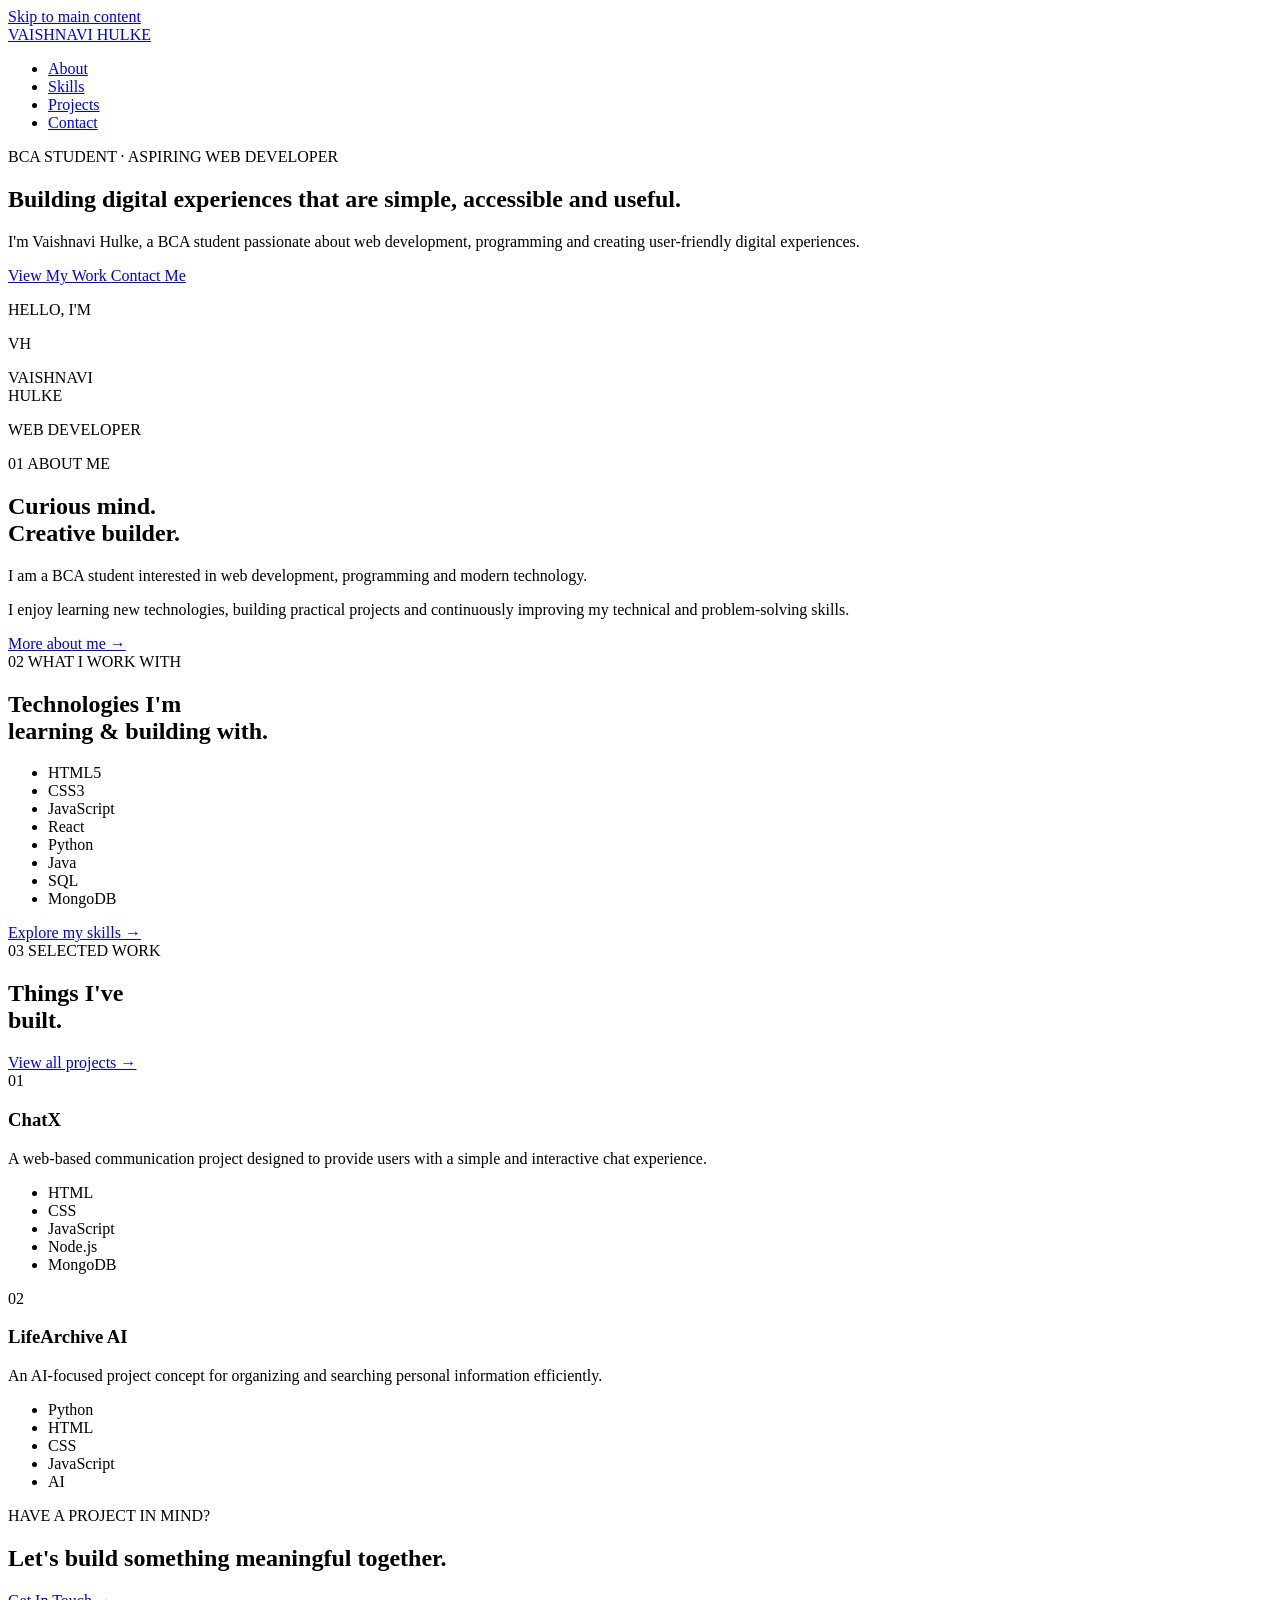
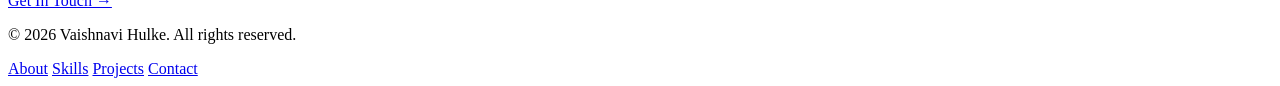
==== index.html @ 5ccb2af0 "Add files via upload" ====
<!DOCTYPE html>
<html lang="en">

<head>
    <!-- Character encoding -->
    <meta charset="UTF-8">

    <!-- Responsive viewport -->
    <meta name="viewport" content="width=device-width, initial-scale=1.0">

    <!-- SEO description -->
    <meta name="description"
        content="Vaishnavi Hulke is a BCA student and aspiring web developer passionate about creating accessible and user-friendly digital experiences.">

    <!-- Author -->
    <meta name="author" content="Vaishnavi Hulke">

    <!-- Search engine instruction -->
    <meta name="robots" content="index, follow">

    <!-- Page title -->
    <title>Vaishnavi Hulke | Web Developer Portfolio</title>

    <!-- CSS -->
    <link rel="stylesheet" href="css/style.css">
</head>

<body>

    <!-- Skip link for keyboard and screen-reader users -->
    <a href="#main-content" class="skip-link">
        Skip to main content
    </a>

    <!-- =========================
         HEADER
    ========================== -->
    <header class="site-header">

        <!-- Main navigation -->
        <nav class="main-navigation" aria-label="Main navigation">

            <!-- Logo / Name -->
            <a href="index.html" class="logo">
                VAISHNAVI HULKE
            </a>

            <!-- Navigation links -->
            <ul class="nav-list">

                <li>
                    <a href="index.html" aria-current="page">
                        About
                    </a>
                </li>

                <li>
                    <a href="skills.html">
                        Skills
                    </a>
                </li>

                <li>
                    <a href="projects.html">
                        Projects
                    </a>
                </li>

                <li>
                    <a href="contact.html">
                        Contact
                    </a>
                </li>

            </ul>

        </nav>

    </header>


    <!-- =========================
         MAIN CONTENT
    ========================== -->
    <main id="main-content">

        <!-- HERO SECTION -->
        <section class="hero-section" aria-labelledby="hero-title">

            <div class="hero-content">

                <p class="eyebrow">
                    BCA STUDENT · ASPIRING WEB DEVELOPER
                </p>

                <h1 id="hero-title">
                    Building digital experiences
                    that are simple, accessible
                    and useful.
                </h1>

                <p class="hero-description">
                    I'm Vaishnavi Hulke, a BCA student passionate
                    about web development, programming and creating
                    user-friendly digital experiences.
                </p>

                <div class="hero-actions">

                    <a href="projects.html" class="button primary-button">
                        View My Work
                    </a>

                    <a href="contact.html" class="button secondary-button">
                        Contact Me
                    </a>

                </div>

            </div>


            <!-- Decorative introduction card -->
            <aside class="hero-card" aria-label="Introduction">

                <p class="hero-card-small">
                    HELLO, I'M
                </p>

                <p class="hero-initials">
                    VH
                </p>

                <p class="hero-card-name">
                    VAISHNAVI<br>
                    HULKE
                </p>

                <p class="hero-card-role">
                    WEB DEVELOPER
                </p>

            </aside>

        </section>


        <!-- ABOUT PREVIEW -->
        <section class="about-preview" aria-labelledby="about-title">

            <div class="section-label">
                <span>01</span>
                <span>ABOUT ME</span>
            </div>

            <div class="about-content">

                <h2 id="about-title">
                    Curious mind.
                    <br>
                    Creative builder.
                </h2>

                <div class="about-text">

                    <p>
                        I am a BCA student interested in web development,
                        programming and modern technology.
                    </p>

                    <p>
                        I enjoy learning new technologies, building
                        practical projects and continuously improving
                        my technical and problem-solving skills.
                    </p>

                    <a href="about.html" class="text-link">
                        More about me →
                    </a>

                </div>

            </div>

        </section>


        <!-- SKILLS PREVIEW -->
        <section class="skills-preview" aria-labelledby="skills-title">

            <div class="section-label">
                <span>02</span>
                <span>WHAT I WORK WITH</span>
            </div>

            <div class="skills-content">

                <h2 id="skills-title">
                    Technologies I'm
                    <br>
                    learning & building with.
                </h2>

                <ul class="skills-list">

                    <li>HTML5</li>
                    <li>CSS3</li>
                    <li>JavaScript</li>
                    <li>React</li>
                    <li>Python</li>
                    <li>Java</li>
                    <li>SQL</li>
                    <li>MongoDB</li>

                </ul>

            </div>

            <a href="skills.html" class="text-link">
                Explore my skills →
            </a>

        </section>


        <!-- PROJECTS PREVIEW -->
        <section class="projects-preview"
            aria-labelledby="projects-title">

            <div class="section-label">
                <span>03</span>
                <span>SELECTED WORK</span>
            </div>

            <div class="projects-heading">

                <h2 id="projects-title">
                    Things I've
                    <br>
                    built.
                </h2>

                <a href="projects.html" class="text-link">
                    View all projects →
                </a>

            </div>


            <!-- Project 01 -->
            <article class="project-preview">

                <div class="project-number">
                    01
                </div>

                <div class="project-info">

                    <h3>
                        ChatX
                    </h3>

                    <p>
                        A web-based communication project designed
                        to provide users with a simple and interactive
                        chat experience.
                    </p>

                    <ul class="technology-list">
                        <li>HTML</li>
                        <li>CSS</li>
                        <li>JavaScript</li>
                        <li>Node.js</li>
                        <li>MongoDB</li>
                    </ul>

                </div>

            </article>


            <!-- Project 02 -->
            <article class="project-preview">

                <div class="project-number">
                    02
                </div>

                <div class="project-info">

                    <h3>
                        LifeArchive AI
                    </h3>

                    <p>
                        An AI-focused project concept for organizing
                        and searching personal information efficiently.
                    </p>

                    <ul class="technology-list">
                        <li>Python</li>
                        <li>HTML</li>
                        <li>CSS</li>
                        <li>JavaScript</li>
                        <li>AI</li>
                    </ul>

                </div>

            </article>

        </section>


        <!-- CALL TO ACTION -->
        <section class="contact-cta"
            aria-labelledby="cta-title">

            <p class="eyebrow">
                HAVE A PROJECT IN MIND?
            </p>

            <h2 id="cta-title">
                Let's build something
                meaningful together.
            </h2>

            <a href="contact.html" class="button primary-button">
                Get In Touch →
            </a>

        </section>

    </main>


    <!-- =========================
         FOOTER
    ========================== -->
    <footer class="site-footer">

        <div class="footer-content">

            <p>
                © 2026 Vaishnavi Hulke.
                All rights reserved.
            </p>

            <nav aria-label="Footer navigation">

                <a href="about.html">About</a>
                <a href="skills.html">Skills</a>
                <a href="projects.html">Projects</a>
                <a href="contact.html">Contact</a>

            </nav>

        </div>

    </footer>

</body>

</html>
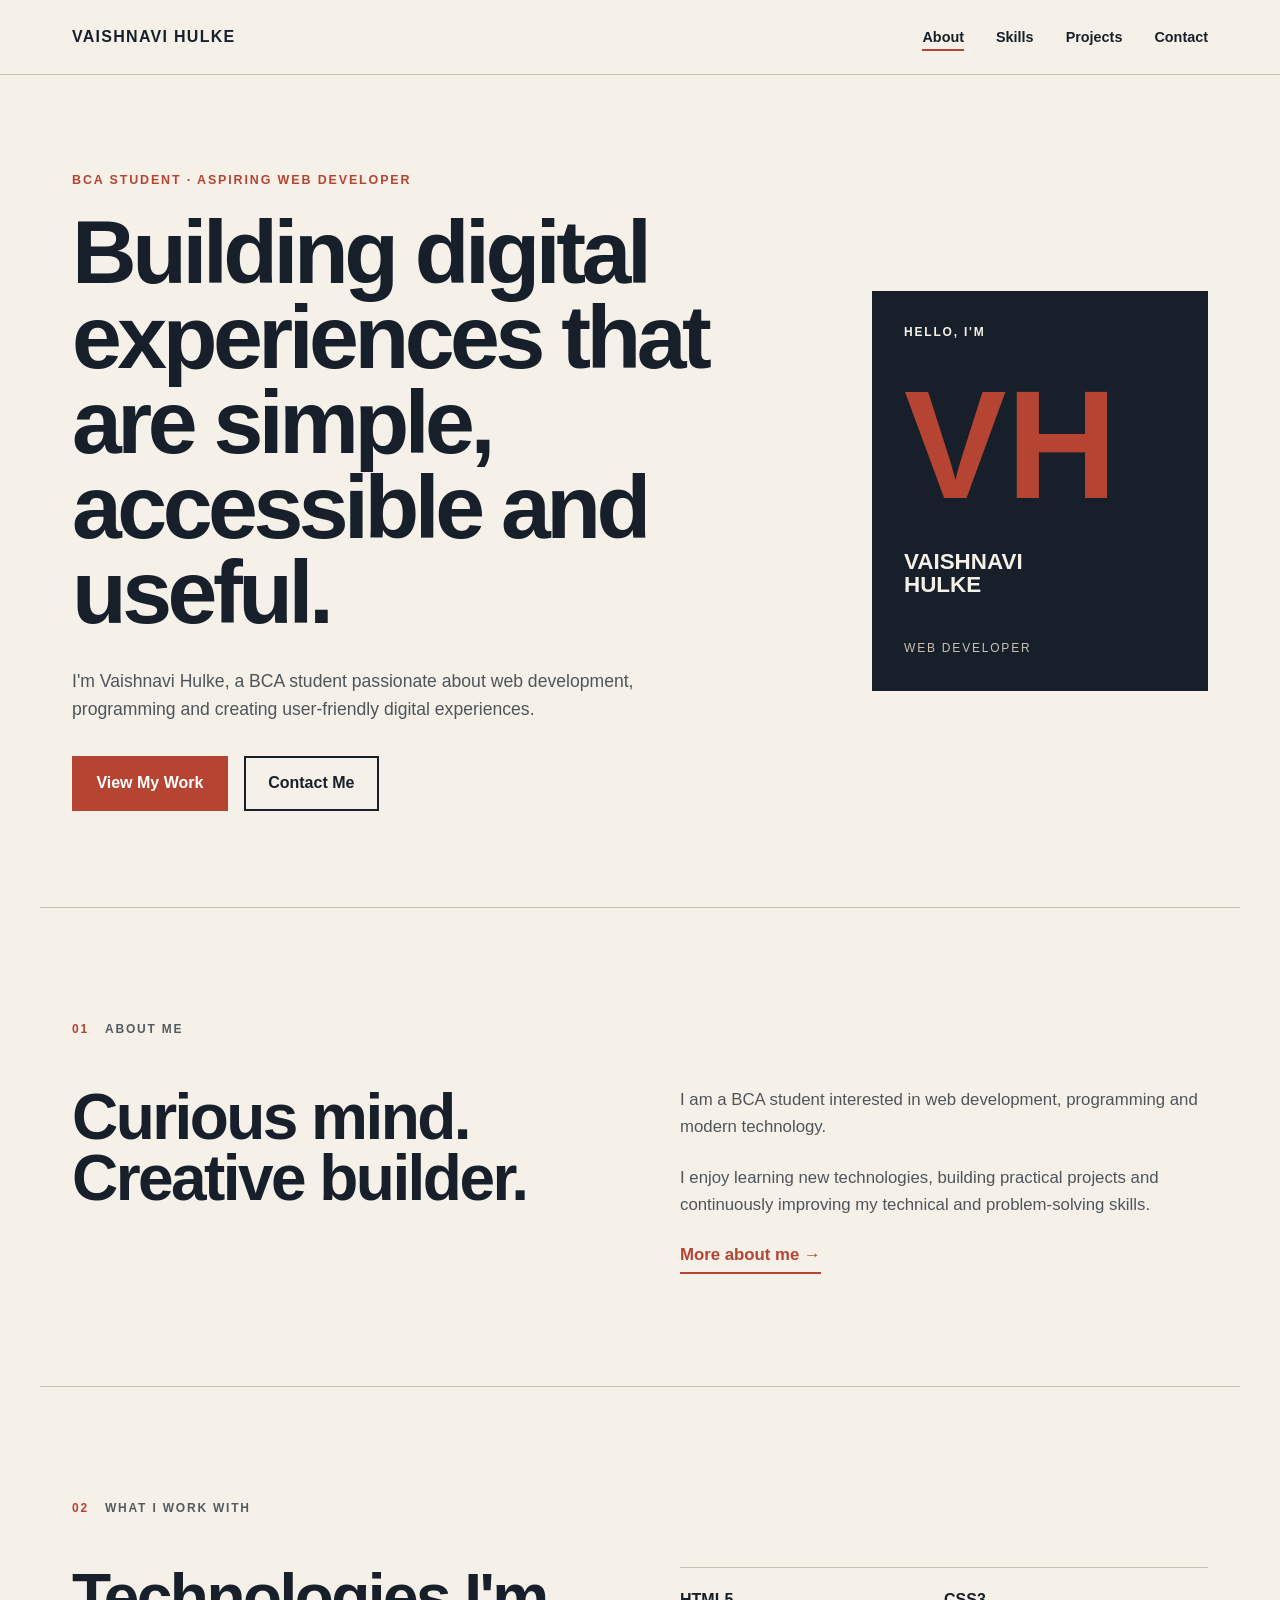
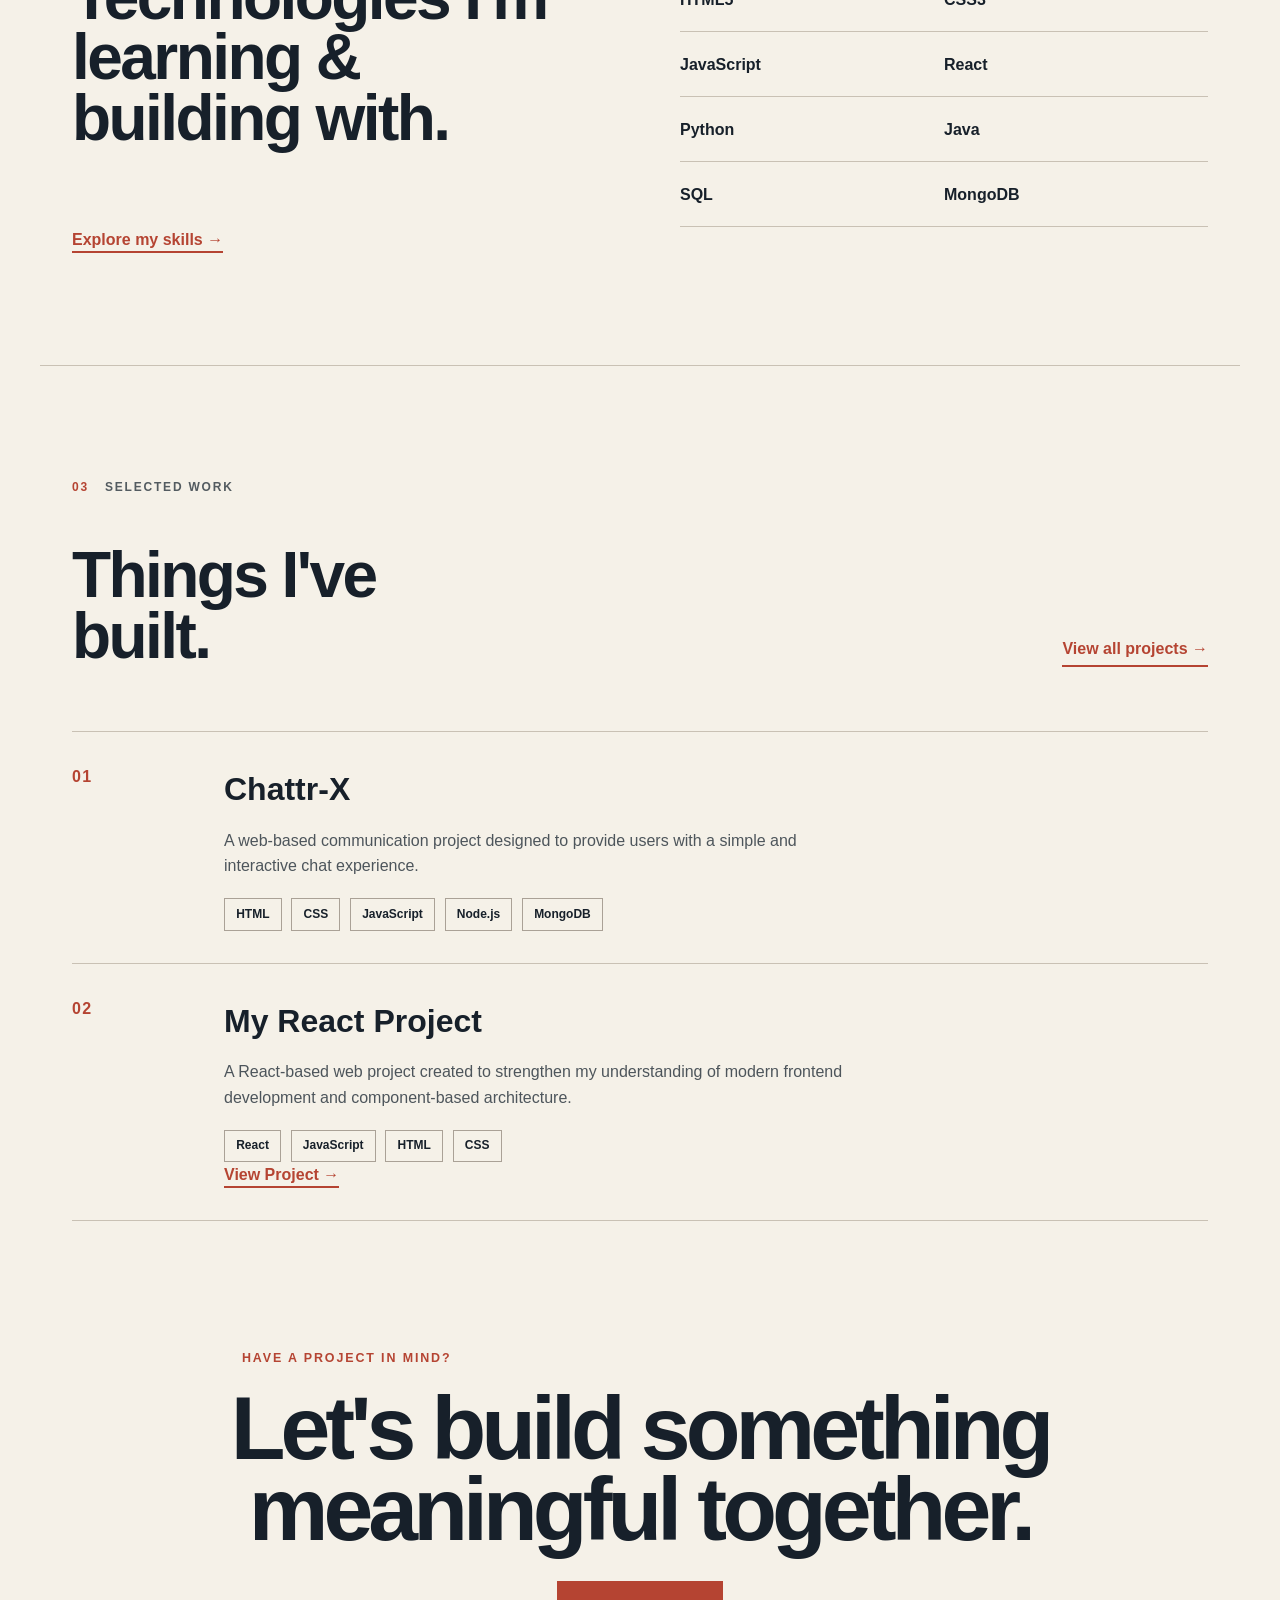
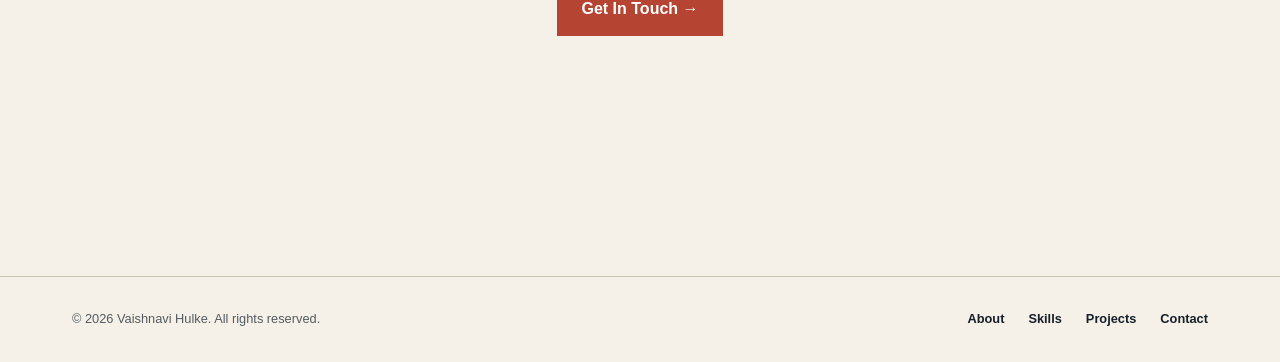
==== commit 6f61e182: "Add files via upload update project information" ====
--- a/index.html
+++ b/index.html
@@ -257,7 +257,7 @@
                 <div class="project-info">
 
                     <h3>
-                        ChatX
+                        Chattr-X
                     </h3>
 
                     <p>
@@ -281,36 +281,37 @@
 
             <!-- Project 02 -->
             <article class="project-preview">
-
-                <div class="project-number">
-                    02
-                </div>
-
-                <div class="project-info">
-
-                    <h3>
-                        LifeArchive AI
-                    </h3>
-
-                    <p>
-                        An AI-focused project concept for organizing
-                        and searching personal information efficiently.
-                    </p>
-
-                    <ul class="technology-list">
-                        <li>Python</li>
-                        <li>HTML</li>
-                        <li>CSS</li>
-                        <li>JavaScript</li>
-                        <li>AI</li>
-                    </ul>
-
-                </div>
-
-            </article>
-
-        </section>
-
+    <div class="project-number">
+        02
+    </div>
+
+    <div class="project-info">
+        <h3>
+            My React Project
+        </h3>
+
+        <p>
+            A React-based web project created to strengthen
+            my understanding of modern frontend development
+            and component-based architecture.
+        </p>
+
+        <ul class="technology-list">
+            <li>React</li>
+            <li>JavaScript</li>
+            <li>HTML</li>
+            <li>CSS</li>
+        </ul>
+
+        <a href="https://github.com/Vaishnavihulke/My-React-Project"
+           class="text-link"
+           target="_blank"
+           rel="noopener">
+            View Project →
+        </a>
+    </div>
+</article>
+<section>
 
         <!-- CALL TO ACTION -->
         <section class="contact-cta"
--- a/css/style.css
+++ b/css/style.css
@@ -0,0 +1,1514 @@
+/* =========================================
+   VAISHNAVI HULKE PORTFOLIO
+   Modern Editorial Developer Theme
+========================================= */
+
+
+/* =========================================
+   1. RESET & GLOBAL SETTINGS
+========================================= */
+
+* {
+    margin: 0;
+    padding: 0;
+    box-sizing: border-box;
+}
+
+
+html {
+    scroll-behavior: smooth;
+}
+
+
+body {
+    font-family: Arial, Helvetica, sans-serif;
+    background: #f5f1e8;
+    color: #17202a;
+    line-height: 1.6;
+}
+
+
+/* Prevent images from overflowing */
+
+img {
+    max-width: 100%;
+    height: auto;
+    display: block;
+}
+
+
+/* Remove default list styling */
+
+ul {
+    list-style: none;
+}
+
+
+/* Links */
+
+a {
+    color: inherit;
+    text-decoration: none;
+}
+
+
+/* Paragraph width */
+
+p {
+    max-width: 70ch;
+}
+
+
+/* =========================================
+   2. ACCESSIBILITY
+========================================= */
+
+
+/* Skip link */
+
+.skip-link {
+    position: absolute;
+    left: 1rem;
+    top: -100px;
+    z-index: 9999;
+
+    padding: 0.8rem 1rem;
+
+    background: #17202a;
+    color: #ffffff;
+
+    font-weight: 700;
+
+    border-radius: 4px;
+}
+
+
+.skip-link:focus {
+    top: 1rem;
+}
+
+
+/* Visible keyboard focus */
+
+a:focus-visible,
+button:focus-visible,
+input:focus-visible,
+textarea:focus-visible {
+    outline: 3px solid #b54432;
+    outline-offset: 4px;
+}
+
+
+/* =========================================
+   3. HEADER & NAVIGATION
+========================================= */
+
+.site-header {
+    width: 100%;
+    border-bottom: 1px solid #c9c1b4;
+}
+
+
+.main-navigation {
+    max-width: 1200px;
+    margin: 0 auto;
+
+    padding: 1.5rem 2rem;
+
+    display: flex;
+    align-items: center;
+    justify-content: space-between;
+
+    gap: 2rem;
+}
+
+
+.logo {
+    font-size: 1rem;
+    font-weight: 900;
+    letter-spacing: 0.08em;
+}
+
+
+.nav-list {
+    display: flex;
+    align-items: center;
+    gap: 2rem;
+}
+
+
+.nav-list a {
+    position: relative;
+
+    font-size: 0.9rem;
+    font-weight: 700;
+
+    transition:
+        color 0.2s ease;
+}
+
+
+.nav-list a::after {
+    content: "";
+
+    position: absolute;
+
+    left: 0;
+    bottom: -6px;
+
+    width: 0;
+    height: 2px;
+
+    background: #b54432;
+
+    transition:
+        width 0.2s ease;
+}
+
+
+.nav-list a:hover::after,
+.nav-list a[aria-current="page"]::after {
+    width: 100%;
+}
+
+
+.nav-list a:hover {
+    color: #b54432;
+}
+
+
+/* =========================================
+   4. MAIN CONTAINER
+========================================= */
+
+main {
+    overflow: hidden;
+}
+
+
+/* =========================================
+   5. HERO SECTION
+========================================= */
+
+.hero-section {
+    max-width: 1200px;
+    min-height: 75vh;
+
+    margin: 0 auto;
+
+    padding: 6rem 2rem;
+
+    display: grid;
+
+    grid-template-columns:
+        minmax(0, 1.5fr)
+        minmax(250px, 0.7fr);
+
+    align-items: center;
+
+    gap: 5rem;
+}
+
+
+.eyebrow {
+    margin-bottom: 1.2rem;
+
+    color: #b54432;
+
+    font-size: 0.78rem;
+    font-weight: 800;
+
+    letter-spacing: 0.15em;
+}
+
+
+.hero-content h1 {
+    max-width: 900px;
+
+    margin-bottom: 2rem;
+
+    font-size: clamp(3rem, 7vw, 6.5rem);
+
+    line-height: 0.95;
+
+    letter-spacing: -0.05em;
+}
+
+
+.hero-description {
+    max-width: 600px;
+
+    margin-bottom: 2rem;
+
+    font-size: 1.1rem;
+
+    color: #4d555b;
+}
+
+
+/* =========================================
+   6. HERO CARD
+========================================= */
+
+.hero-card {
+    min-height: 400px;
+
+    padding: 2rem;
+
+    display: flex;
+
+    flex-direction: column;
+
+    justify-content: space-between;
+
+    background: #17202a;
+
+    color: #f5f1e8;
+
+    border-radius: 0;
+}
+
+
+.hero-card-small {
+    font-size: 0.75rem;
+    letter-spacing: 0.15em;
+    font-weight: 700;
+}
+
+
+.hero-initials {
+    font-size: clamp(6rem, 12vw, 10rem);
+
+    font-weight: 900;
+
+    line-height: 0.8;
+
+    color: #b54432;
+}
+
+
+.hero-card-name {
+    font-size: 1.4rem;
+    font-weight: 800;
+    line-height: 1.05;
+}
+
+
+.hero-card-role {
+    font-size: 0.75rem;
+
+    letter-spacing: 0.15em;
+
+    color: #c9c1b4;
+}
+
+
+/* =========================================
+   7. BUTTONS
+========================================= */
+
+.hero-actions {
+    display: flex;
+    flex-wrap: wrap;
+    gap: 1rem;
+}
+
+
+.button {
+    display: inline-flex;
+
+    align-items: center;
+    justify-content: center;
+
+    min-height: 48px;
+
+    padding: 0.8rem 1.4rem;
+
+    border: 2px solid #17202a;
+
+    font-weight: 800;
+
+    transition:
+        transform 0.2s ease,
+        background 0.2s ease,
+        color 0.2s ease;
+}
+
+
+.primary-button {
+    background: #b54432;
+    color: #ffffff;
+    border-color: #b54432;
+}
+
+
+.primary-button:hover {
+    background: #17202a;
+    border-color: #17202a;
+
+    transform: translateY(-3px);
+}
+
+
+.secondary-button {
+    background: transparent;
+}
+
+
+.secondary-button:hover {
+    background: #17202a;
+    color: #ffffff;
+
+    transform: translateY(-3px);
+}
+
+
+/* =========================================
+   8. SECTION LABEL
+========================================= */
+
+.section-label {
+    display: flex;
+
+    align-items: center;
+
+    gap: 1rem;
+
+    margin-bottom: 3rem;
+
+    font-size: 0.75rem;
+
+    font-weight: 800;
+
+    letter-spacing: 0.15em;
+
+    color: #535b60;
+}
+
+
+.section-label span:first-child {
+    color: #b54432;
+}
+
+
+/* =========================================
+   9. ABOUT PREVIEW
+========================================= */
+
+.about-preview,
+.skills-preview,
+.projects-preview,
+.page-intro,
+.about-story,
+.education-section,
+.focus-section,
+.learning-section,
+.skill-category,
+.project-case-study,
+.project-philosophy,
+.contact-section,
+.social-section {
+    max-width: 1200px;
+
+    margin: 0 auto;
+
+    padding: 7rem 2rem;
+
+    border-top: 1px solid #c9c1b4;
+}
+
+
+.about-content {
+    display: grid;
+
+    grid-template-columns: 1fr 1fr;
+
+    gap: 5rem;
+}
+
+
+.about-content h2,
+.skills-content h2,
+.projects-heading h2,
+.two-column-layout h2,
+.learning-content h2 {
+    font-size: clamp(2.5rem, 5vw, 5rem);
+
+    line-height: 0.95;
+
+    letter-spacing: -0.04em;
+}
+
+
+.about-text {
+    display: flex;
+
+    flex-direction: column;
+
+    gap: 1.5rem;
+
+    color: #4d555b;
+
+    font-size: 1.05rem;
+}
+
+
+/* =========================================
+   10. TEXT LINKS
+========================================= */
+
+.text-link {
+    width: fit-content;
+
+    color: #b54432;
+
+    font-weight: 800;
+
+    border-bottom: 2px solid #b54432;
+
+    padding-bottom: 3px;
+
+    transition:
+        color 0.2s ease,
+        border-color 0.2s ease;
+}
+
+
+.text-link:hover {
+    color: #17202a;
+    border-color: #17202a;
+}
+
+
+/* =========================================
+   11. SKILLS PREVIEW
+========================================= */
+
+.skills-content {
+    display: grid;
+
+    grid-template-columns: 1fr 1fr;
+
+    gap: 5rem;
+}
+
+
+.skills-list {
+    display: grid;
+
+    grid-template-columns: repeat(2, 1fr);
+
+    border-top: 1px solid #c9c1b4;
+}
+
+
+.skills-list li {
+    padding: 1.2rem 0;
+
+    border-bottom: 1px solid #c9c1b4;
+
+    font-weight: 800;
+}
+
+
+/* =========================================
+   12. PROJECT PREVIEW
+========================================= */
+
+.projects-heading {
+    display: flex;
+
+    align-items: end;
+
+    justify-content: space-between;
+
+    gap: 2rem;
+
+    margin-bottom: 4rem;
+}
+
+
+.project-preview {
+    display: grid;
+
+    grid-template-columns: 120px 1fr;
+
+    gap: 2rem;
+
+    padding: 2rem 0;
+
+    border-top: 1px solid #c9c1b4;
+}
+
+
+.project-number {
+    color: #b54432;
+
+    font-size: 1rem;
+
+    font-weight: 900;
+
+    letter-spacing: 0.08em;
+}
+
+
+.project-info h3 {
+    margin-bottom: 0.8rem;
+
+    font-size: 2rem;
+}
+
+
+.project-info p {
+    margin-bottom: 1.2rem;
+
+    color: #4d555b;
+}
+
+
+.technology-list {
+    display: flex;
+
+    flex-wrap: wrap;
+
+    gap: 0.6rem;
+}
+
+
+.technology-list li {
+    padding: 0.35rem 0.7rem;
+
+    border: 1px solid #aaa196;
+
+    font-size: 0.75rem;
+
+    font-weight: 700;
+}
+
+
+/* =========================================
+   13. PAGE INTRO
+========================================= */
+
+.page-intro {
+    padding-top: 8rem;
+
+    padding-bottom: 8rem;
+}
+
+
+.page-intro h1 {
+    max-width: 1000px;
+
+    margin-bottom: 2rem;
+
+    font-size: clamp(3.5rem, 8vw, 7rem);
+
+    line-height: 0.92;
+
+    letter-spacing: -0.055em;
+}
+
+
+.page-intro-text {
+    max-width: 650px;
+
+    font-size: 1.15rem;
+
+    color: #4d555b;
+}
+
+
+/* =========================================
+   14. TWO COLUMN LAYOUT
+========================================= */
+
+.two-column-layout {
+    display: grid;
+
+    grid-template-columns: 0.8fr 1.2fr;
+
+    gap: 5rem;
+}
+
+
+.story-content {
+    display: flex;
+
+    flex-direction: column;
+
+    gap: 1.5rem;
+
+    color: #4d555b;
+
+    font-size: 1.05rem;
+}
+
+
+/* =========================================
+   15. EDUCATION
+========================================= */
+
+.education-list {
+    border-top: 1px solid #c9c1b4;
+}
+
+
+.education-item {
+    padding: 2rem 0;
+
+    border-bottom: 1px solid #c9c1b4;
+}
+
+
+.education-year {
+    margin-bottom: 0.5rem;
+
+    color: #b54432;
+
+    font-size: 0.75rem;
+
+    font-weight: 800;
+
+    letter-spacing: 0.12em;
+}
+
+
+.education-item h3 {
+    margin-bottom: 0.5rem;
+
+    font-size: 1.6rem;
+}
+
+
+.education-item p:last-child {
+    color: #4d555b;
+}
+
+
+/* =========================================
+   16. FOCUS LIST
+========================================= */
+
+.focus-content {
+    display: grid;
+
+    grid-template-columns: 1fr 1fr;
+
+    gap: 5rem;
+}
+
+
+.focus-list {
+    border-top: 1px solid #c9c1b4;
+}
+
+
+.focus-list li {
+    padding: 1.2rem 0;
+
+    border-bottom: 1px solid #c9c1b4;
+
+    font-weight: 700;
+}
+
+
+.focus-list li::before {
+    content: "→";
+
+    margin-right: 1rem;
+
+    color: #b54432;
+}
+
+
+/* =========================================
+   17. HIGHLIGHT SECTION
+========================================= */
+
+.highlight-section,
+.accessibility-section {
+    max-width: 1200px;
+
+    margin: 0 auto;
+
+    padding: 7rem 2rem;
+
+    background: #17202a;
+
+    color: #f5f1e8;
+}
+.highlight-section .eyebrow,
+.accessibility-section .eyebrow {
+  color: #ffb085;
+}
+
+
+
+.highlight-content,
+.accessibility-content {
+    max-width: 800px;
+}
+
+
+.highlight-content h2,
+.accessibility-content h2 {
+    margin-bottom: 2rem;
+
+    font-size: clamp(3rem, 6vw, 6rem);
+
+    line-height: 0.9;
+
+    letter-spacing: -0.05em;
+}
+
+
+.highlight-content p:last-child,
+.accessibility-content p:last-child {
+    color: #c9c1b4;
+
+    font-size: 1.05rem;
+}
+
+
+/* =========================================
+   18. SKILL CATEGORY
+========================================= */
+
+.skill-category {
+    display: grid;
+
+    grid-template-columns: 100px 1fr;
+
+    gap: 3rem;
+}
+
+
+.skill-category-number {
+    color: #b54432;
+
+    font-size: 1rem;
+
+    font-weight: 900;
+}
+
+
+.skill-category-content h2 {
+    margin-bottom: 0.8rem;
+
+    font-size: clamp(2rem, 4vw, 4rem);
+
+    line-height: 1;
+}
+
+
+.skill-category-content > p {
+    margin-bottom: 3rem;
+
+    color: #4d555b;
+}
+
+
+.skill-list {
+    border-top: 1px solid #c9c1b4;
+}
+
+
+.skill-list li {
+    display: grid;
+
+    grid-template-columns: 50px 1fr 1fr;
+
+    gap: 1rem;
+
+    align-items: center;
+
+    padding: 1.2rem 0;
+
+    border-bottom: 1px solid #c9c1b4;
+}
+
+
+.skill-list li span:first-child {
+    color: #b54432;
+
+    font-size: 0.75rem;
+
+    font-weight: 800;
+}
+
+
+.skill-list li span:last-child {
+    color: #535b60;
+
+    font-size: 0.85rem;
+}
+
+
+/* =========================================
+   19. LEARNING SECTION
+========================================= */
+
+.learning-content {
+    display: grid;
+
+    grid-template-columns: 1fr 1fr;
+
+    gap: 5rem;
+}
+
+
+.learning-list {
+    display: grid;
+
+    grid-template-columns: 1fr 1fr;
+
+    gap: 0;
+
+    border-top: 1px solid #c9c1b4;
+}
+
+
+.learning-list li {
+    padding: 1.2rem 0;
+
+    border-bottom: 1px solid #c9c1b4;
+
+    font-weight: 700;
+}
+
+
+.learning-list li::before {
+    content: "+";
+
+    margin-right: 0.8rem;
+
+    color: #b54432;
+}
+
+
+/* =========================================
+   20. PROJECT CASE STUDIES
+========================================= */
+
+.project-case-study {
+    display: grid;
+
+    grid-template-columns: 180px 1fr;
+
+    gap: 4rem;
+}
+
+
+.project-meta p:last-child {
+    margin-top: 0.5rem;
+
+    color: #535b60;
+
+    font-size: 0.7rem;
+
+    font-weight: 800;
+
+    letter-spacing: 0.12em;
+}
+
+
+.project-details h2 {
+    margin-bottom: 1.5rem;
+
+    font-size: clamp(3rem, 6vw, 6rem);
+
+    line-height: 0.9;
+
+    letter-spacing: -0.05em;
+}
+
+
+.project-summary {
+    max-width: 700px;
+
+    margin-bottom: 3rem;
+
+    color: #4d555b;
+
+    font-size: 1.15rem;
+}
+
+
+.project-information {
+    display: grid;
+
+    grid-template-columns:
+        repeat(3, 1fr);
+
+    gap: 2rem;
+
+    margin-bottom: 3rem;
+}
+
+
+.project-information h3 {
+    margin-bottom: 0.8rem;
+
+    font-size: 0.85rem;
+
+    text-transform: uppercase;
+
+    letter-spacing: 0.08em;
+}
+
+
+.project-information p {
+    color: #5b6267;
+
+    font-size: 0.95rem;
+}
+
+
+.project-actions {
+    margin-top: 2rem;
+}
+
+
+/* =========================================
+   21. CONTACT SECTION
+========================================= */
+
+.contact-section {
+    display: grid;
+
+    grid-template-columns: 0.8fr 1.2fr;
+
+    gap: 5rem;
+}
+
+
+.contact-introduction h2 {
+    margin-bottom: 1.5rem;
+
+    font-size: clamp(2.5rem, 5vw, 5rem);
+
+    line-height: 0.95;
+
+    letter-spacing: -0.04em;
+}
+
+
+.contact-introduction > p {
+    margin-bottom: 2rem;
+
+    color: #5b6267;
+}
+
+
+.contact-details {
+    display: flex;
+
+    flex-direction: column;
+
+    gap: 1.5rem;
+
+    margin-top: 3rem;
+
+    padding-top: 2rem;
+
+    border-top: 1px solid #c9c1b4;
+}
+
+
+.contact-details h3 {
+    margin-bottom: 0.3rem;
+
+    font-size: 0.75rem;
+
+    text-transform: uppercase;
+
+    letter-spacing: 0.12em;
+}
+
+
+.contact-details a {
+    color: #b54432;
+
+    font-weight: 700;
+}
+
+
+.contact-details p {
+    color: #5b6267;
+}
+
+
+/* =========================================
+   22. CONTACT FORM
+========================================= */
+
+.contact-form-container {
+    padding: 2rem;
+
+    background: #ffffff;
+
+    border: 1px solid #c9c1b4;
+}
+
+
+.contact-form-container h2 {
+    margin-bottom: 0.5rem;
+
+    font-size: 2rem;
+}
+
+
+#form-instructions {
+    margin-bottom: 2rem;
+
+    color: #5b6267;
+
+    font-size: 0.9rem;
+}
+
+
+.form-group {
+    margin-bottom: 1.5rem;
+}
+
+
+.form-group label {
+    display: block;
+
+    margin-bottom: 0.5rem;
+
+    font-weight: 800;
+}
+
+
+.form-group label span {
+    color: #b54432;
+}
+
+
+.form-group input,
+.form-group textarea {
+    width: 100%;
+
+    padding: 0.9rem 1rem;
+
+    border: 1px solid #aaa196;
+
+    border-radius: 0;
+
+    background: #f5f1e8;
+
+    color: #17202a;
+
+    font: inherit;
+}
+
+
+.form-group textarea {
+    resize: vertical;
+}
+
+
+.form-group input::placeholder,
+.form-group textarea::placeholder {
+    color: #747a7e;
+}
+
+
+.form-group input:focus,
+.form-group textarea:focus {
+    border-color: #b54432;
+
+    outline: 3px solid rgba(232, 93, 63, 0.2);
+}
+
+
+.form-note {
+    margin-bottom: 1.5rem;
+
+    color: #535b60;
+
+    font-size: 0.8rem;
+}
+
+
+/* =========================================
+   23. SOCIAL SECTION
+========================================= */
+
+.social-content {
+    display: flex;
+
+    align-items: end;
+
+    justify-content: space-between;
+
+    gap: 3rem;
+}
+
+
+.social-content h2 {
+    max-width: 600px;
+
+    font-size: clamp(2.5rem, 5vw, 5rem);
+
+    line-height: 0.95;
+
+    letter-spacing: -0.04em;
+}
+
+
+.social-links {
+    display: flex;
+
+    flex-direction: column;
+
+    gap: 1rem;
+}
+
+
+.social-links a {
+    color: #b54432;
+
+    font-weight: 800;
+
+    border-bottom: 2px solid #b54432;
+
+    padding-bottom: 0.2rem;
+}
+
+
+.social-links a:hover {
+    color: #17202a;
+
+    border-color: #17202a;
+}
+
+
+/* =========================================
+   24. CONTACT CTA
+========================================= */
+
+.contact-cta {
+    max-width: 1200px;
+
+    margin: 0 auto;
+
+    padding: 8rem 2rem;
+
+    text-align: center;
+
+    border-top: 1px solid #c9c1b4;
+}
+
+
+.contact-cta h2 {
+    max-width: 850px;
+
+    margin: 0 auto 2rem;
+
+    font-size: clamp(3rem, 7vw, 7rem);
+
+    line-height: 0.9;
+
+    letter-spacing: -0.055em;
+}
+
+
+/* =========================================
+   25. FOOTER
+========================================= */
+
+.site-footer {
+    border-top: 1px solid #c9c1b4;
+}
+
+
+.footer-content {
+    max-width: 1200px;
+
+    margin: 0 auto;
+
+    padding: 2rem;
+
+    display: flex;
+
+    align-items: center;
+
+    justify-content: space-between;
+
+    gap: 2rem;
+}
+
+
+.footer-content p {
+    color: #535b60;
+
+    font-size: 0.8rem;
+}
+
+
+.footer-content nav {
+    display: flex;
+
+    flex-wrap: wrap;
+
+    gap: 1.5rem;
+}
+
+
+.footer-content nav a {
+    font-size: 0.8rem;
+
+    font-weight: 700;
+}
+
+
+.footer-content nav a:hover {
+    color: #b54432;
+}
+
+
+/* =========================================
+   26. RESPONSIVE DESIGN
+========================================= */
+
+
+/* Tablet */
+
+@media (max-width: 900px) {
+
+    .hero-section {
+        grid-template-columns: 1fr;
+
+        gap: 3rem;
+
+        min-height: auto;
+    }
+
+
+    .hero-card {
+        min-height: 300px;
+    }
+
+
+    .about-content,
+    .skills-content,
+    .two-column-layout,
+    .focus-content,
+    .learning-content,
+    .contact-section {
+        grid-template-columns: 1fr;
+
+        gap: 3rem;
+    }
+
+
+    .project-information {
+        grid-template-columns: 1fr 1fr;
+    }
+
+
+    .social-content {
+        align-items: start;
+
+        flex-direction: column;
+    }
+
+}
+
+
+/* Mobile */
+
+@media (max-width: 650px) {
+
+    .main-navigation {
+        padding: 1.2rem 1rem;
+
+        flex-direction: column;
+
+        align-items: flex-start;
+    }
+
+
+    .nav-list {
+        width: 100%;
+
+        display: grid;
+
+        grid-template-columns:
+            repeat(2, 1fr);
+
+        gap: 0.8rem;
+    }
+
+
+    .nav-list a {
+        font-size: 0.8rem;
+    }
+
+
+    .hero-section,
+    .about-preview,
+    .skills-preview,
+    .projects-preview,
+    .page-intro,
+    .about-story,
+    .education-section,
+    .focus-section,
+    .learning-section,
+    .skill-category,
+    .project-case-study,
+    .project-philosophy,
+    .contact-section,
+    .social-section {
+        padding-left: 1rem;
+
+        padding-right: 1rem;
+
+        padding-top: 5rem;
+
+        padding-bottom: 5rem;
+    }
+
+
+    .hero-content h1 {
+        font-size: clamp(3rem, 15vw, 5rem);
+    }
+
+
+    .hero-description {
+        font-size: 1rem;
+    }
+
+
+    .hero-card {
+        min-height: 260px;
+    }
+
+
+    .hero-initials {
+        font-size: 6rem;
+    }
+
+
+    .skills-list {
+        grid-template-columns: 1fr;
+    }
+
+
+    .projects-heading {
+        align-items: flex-start;
+
+        flex-direction: column;
+    }
+
+
+    .project-preview {
+        grid-template-columns: 1fr;
+
+        gap: 1rem;
+    }
+
+
+    .page-intro h1 {
+        font-size: clamp(3rem, 14vw, 5rem);
+    }
+
+
+    .skill-category {
+        grid-template-columns: 1fr;
+
+        gap: 1rem;
+    }
+
+
+    .skill-list li {
+        grid-template-columns: 35px 1fr;
+
+        gap: 0.5rem;
+    }
+
+
+    .skill-list li span:last-child {
+        grid-column: 2;
+    }
+
+
+    .learning-list {
+        grid-template-columns: 1fr;
+    }
+
+
+    .project-case-study {
+        grid-template-columns: 1fr;
+
+        gap: 1.5rem;
+    }
+
+
+    .project-details h2 {
+        font-size: clamp(3rem, 14vw, 5rem);
+    }
+
+
+    .project-information {
+        grid-template-columns: 1fr;
+    }
+
+
+    .contact-form-container {
+        padding: 1.2rem;
+    }
+
+
+    .footer-content {
+        align-items: flex-start;
+
+        flex-direction: column;
+
+        padding: 1.5rem 1rem;
+    }
+
+
+    .footer-content nav {
+        gap: 1rem;
+    }
+
+
+    .contact-cta {
+        padding-left: 1rem;
+
+        padding-right: 1rem;
+
+        padding-top: 6rem;
+
+        padding-bottom: 6rem;
+    }
+
+}
+
+
+/* =========================================
+   27. REDUCED MOTION
+========================================= */
+
+@media (prefers-reduced-motion: reduce) {
+
+    html {
+        scroll-behavior: auto;
+    }
+
+
+    *,
+    *::before,
+    *::after {
+        transition-duration: 0.01ms !important;
+
+        animation-duration: 0.01ms !important;
+
+        animation-iteration-count: 1 !important;
+    }
+
+}
